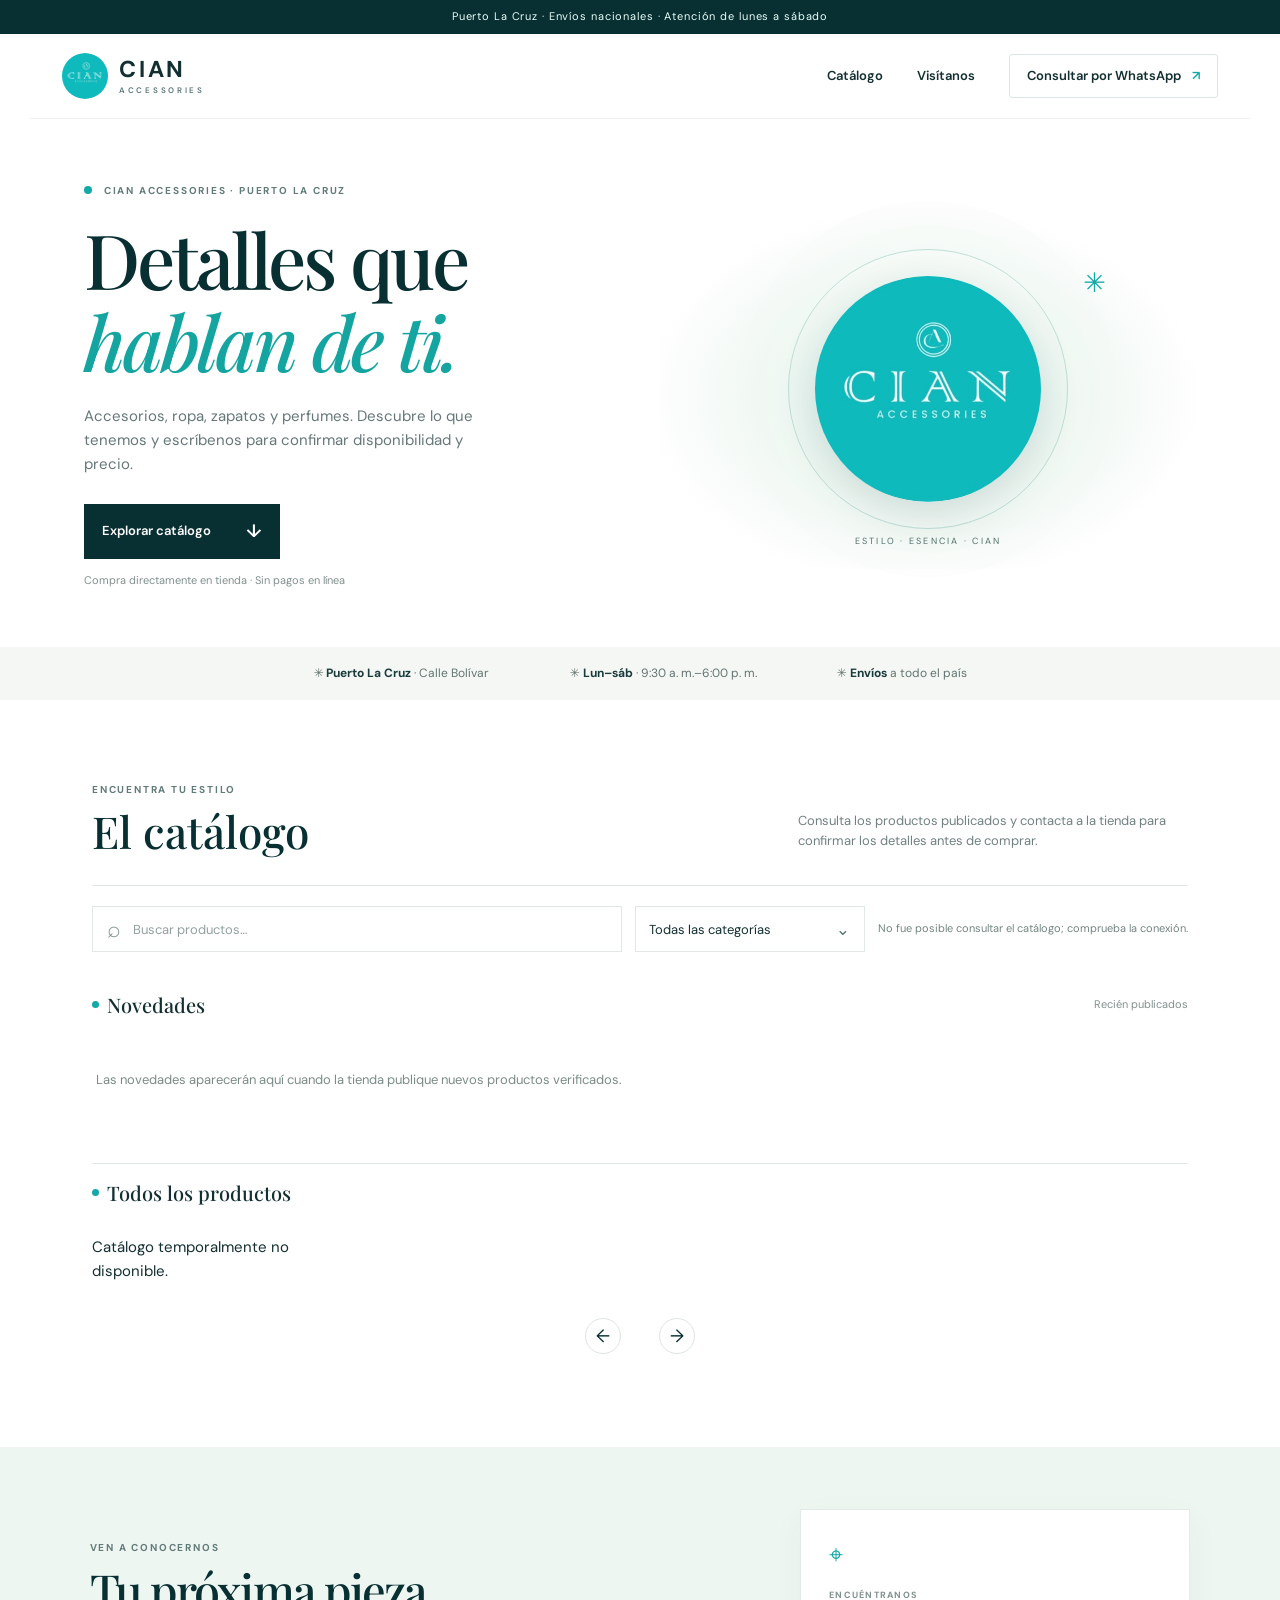
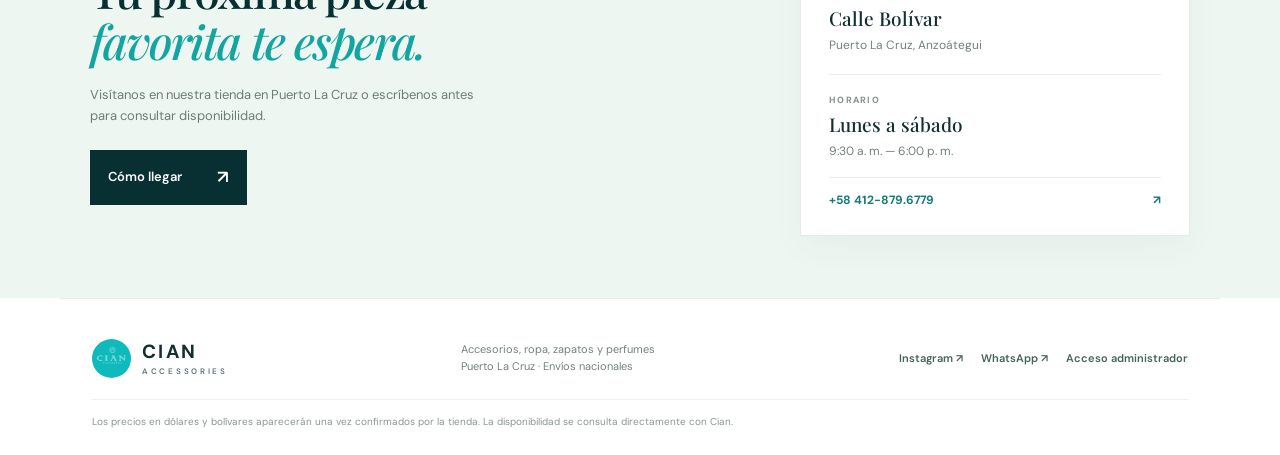
==== index.html @ 371fb2e5 "Deploy Cian Accessories storefront and catalog app Responsive public storefront and Supabase-backed " ====
<!doctype html>
<html lang="es">
<head>
<meta charset="utf-8"><meta name="viewport" content="width=device-width, initial-scale=1">
<meta name="description" content="Catálogo de Cian Accessories en Puerto La Cruz. Consulta accesorios, ropa, calzado y perfumes; pregunta por WhatsApp y visita nuestra tienda.">
<meta name="theme-color" content="#082f32"><title>Cian Accessories | Puerto La Cruz</title>
<link rel="icon" href="cian-logo.jpg"><link rel="preconnect" href="https://xosdauxjmvbfdefxpnrn.supabase.co"><link rel="stylesheet" href="catalog.css">
</head>
<body>
<div class="announcement">Puerto La Cruz · Envíos nacionales · Atención de lunes a sábado</div>
<header class="site-header"><a class="brand" href="catalog.html" aria-label="Cian Accessories, inicio"><img src="cian-logo.jpg" alt="Cian Accessories"><span>CIAN<span class="brand-sub">ACCESSORIES</span></span></a><nav><a href="#catalogo">Catálogo</a><a href="#visitanos">Visítanos</a><a class="nav-cta" href="https://wa.me/584128796779" target="_blank" rel="noopener">Consultar por WhatsApp <span>↗</span></a></nav></header>
<main>
<section class="hero"><div class="hero-copy"><p class="eyebrow"><span></span> CIAN ACCESSORIES · PUERTO LA CRUZ</p><h1>Detalles que<br><em>hablan de ti.</em></h1><p class="hero-text">Accesorios, ropa, zapatos y perfumes. Descubre lo que tenemos y escríbenos para confirmar disponibilidad y precio.</p><a class="primary-button" href="#catalogo">Explorar catálogo <span>↓</span></a><div class="hero-note">Compra directamente en tienda · Sin pagos en línea</div></div><div class="hero-art"><div class="art-disc"></div><img src="cian-logo.jpg" alt="Identidad visual de Cian Accessories" class="hero-logo"><span class="art-caption">ESTILO · ESENCIA · CIAN</span><span class="art-star">✳</span></div></section>
<div class="trust-strip"><span>✳ <b>Puerto La Cruz</b> · Calle Bolívar</span><span>✳ <b>Lun–sáb</b> · 9:30 a. m.–6:00 p. m.</span><span>✳ <b>Envíos</b> a todo el país</span></div>
<section id="catalogo" class="catalog-section"><div class="section-heading"><div><p class="eyebrow">ENCUENTRA TU ESTILO</p><h2>El catálogo</h2></div><p>Consulta los productos publicados y contacta a la tienda para confirmar los detalles antes de comprar.</p></div>
<div class="catalog-controls"><label class="searchbox"><span>⌕</span><input id="search" type="search" placeholder="Buscar productos…" autocomplete="off" aria-label="Buscar productos"></label><label class="category-wrap"><span class="sr-only">Filtrar por categoría</span><select id="category" aria-label="Filtrar por categoría"><option value="">Todas las categorías</option></select><span class="select-arrow">⌄</span></label><span id="status" role="status" aria-live="polite">Conectando con el catálogo…</span></div>
<section class="arrivals-section"><div class="subheading"><div><span class="fresh-mark"></span><h3>Novedades</h3></div><span>Recién publicados</span></div><div id="newArrivals" class="carousel"><p class="empty-note">Las novedades aparecerán aquí cuando la tienda publique nuevos productos verificados.</p></div></section>
<div class="subheading products-heading"><div><span class="fresh-mark"></span><h3>Todos los productos</h3></div><span id="resultCount"></span></div><div id="grid" class="grid" aria-live="polite"><div class="empty-state"><span>✳</span><h3>Estamos preparando el catálogo</h3><p>Los productos estarán disponibles aquí cuando la tienda confirme sus referencias, fotografías y precios actuales.</p></div></div><div class="pager"><button id="prev" aria-label="Página anterior">←</button><span id="page"></span><button id="next" aria-label="Página siguiente">→</button></div>
</section>
<section id="visitanos" class="visit-section"><div><p class="eyebrow">VEN A CONOCERNOS</p><h2>Tu próxima pieza<br><em>favorita te espera.</em></h2><p>Visítanos en nuestra tienda en Puerto La Cruz o escríbenos antes para consultar disponibilidad.</p><a class="primary-button" href="https://www.google.com/maps/search/?api=1&query=Cian+Accessories+Calle+Bolivar+Puerto+La+Cruz+Venezuela" target="_blank" rel="noopener">Cómo llegar <span>↗</span></a></div><div class="visit-card"><span class="pin">⌖</span><p>ENCUÉNTRANOS</p><h3>Calle Bolívar</h3><span>Puerto La Cruz, Anzoátegui</span><hr><p>HORARIO</p><h3>Lunes a sábado</h3><span>9:30 a. m. — 6:00 p. m.</span><a href="https://wa.me/584128796779" target="_blank" rel="noopener">+58 412-879.6779 <span>↗</span></a></div></section>
</main>
<footer><a class="brand footer-brand" href="catalog.html"><img src="cian-logo.jpg" alt=""><span>CIAN<span class="brand-sub">ACCESSORIES</span></span></a><p>Accesorios, ropa, zapatos y perfumes<br>Puerto La Cruz · Envíos nacionales</p><div class="footer-links"><a href="https://www.instagram.com/cianaccessories_/" target="_blank" rel="noopener">Instagram ↗</a><a href="https://wa.me/584128796779" target="_blank" rel="noopener">WhatsApp ↗</a><a href="admin.html">Acceso administrador</a></div><small>Los precios en dólares y bolívares aparecerán una vez confirmados por la tienda. La disponibilidad se consulta directamente con Cian.</small></footer>
<script src="config.js"></script><script src="catalog.js" defer></script>
</body></html>
---- catalog.css ----
@import url('https://fonts.googleapis.com/css2?family=DM+Sans:wght@400;500;600;700&family=Playfair+Display:ital,wght@0,500;0,600;0,700;1,500;1,600&display=swap');
:root{--ink:#132f32;--deep:#082f32;--teal:#13a9a7;--pale:#e7f3ef;--cream:#f7f6f0;--muted:#718080;--line:#e0e7e2;--white:#fff;--serif:'Playfair Display',Georgia,serif;--sans:'DM Sans',system-ui,sans-serif}*{box-sizing:border-box}html{scroll-behavior:smooth}body{margin:0;background:#fff;color:var(--ink);font:15px/1.6 var(--sans)}a{color:inherit;text-decoration:none}.announcement{height:34px;display:flex;justify-content:center;align-items:center;background:var(--deep);color:#e9fffa;font-size:11px;letter-spacing:.08em}.site-header{max-width:1220px;margin:auto;padding:19px 32px;display:flex;align-items:center;justify-content:space-between;border-bottom:1px solid #eff2ef}.brand{display:flex;align-items:center;gap:11px;font-size:23px;font-weight:700;letter-spacing:.12em;line-height:1.05}.brand img{width:46px;height:46px;object-fit:cover;border-radius:50%}.brand-sub{display:block;font-size:8px;font-weight:600;letter-spacing:.34em;margin-top:5px;color:#5c7777}.site-header nav{display:flex;align-items:center;gap:34px;font-size:13px;font-weight:600}.site-header nav>a:not(.nav-cta):hover,.footer-links a:hover{color:var(--teal)}.nav-cta{padding:11px 17px;border:1px solid #d9e6e1;border-radius:3px}.nav-cta span{color:var(--teal);margin-left:8px}.hero{max-width:1220px;margin:auto;min-height:486px;padding:54px 54px 42px;display:grid;grid-template-columns:1fr .93fr;align-items:center;overflow:hidden}.hero-copy{padding:10px 0 15px}.eyebrow{font-size:10px;letter-spacing:.18em;font-weight:700;color:#617b78;margin:0 0 19px}.hero .eyebrow span,.fresh-mark{display:inline-block;width:8px;height:8px;background:var(--teal);border-radius:50%;margin-right:8px}.hero h1,.visit-section h2{font:500 clamp(47px,6vw,76px)/1.08 var(--serif);letter-spacing:-.04em;margin:0;color:var(--deep)}.hero h1 em,.visit-section h2 em{color:#14a5a1;font-weight:500}.hero-text{max-width:405px;color:#657777;margin:22px 0 28px;font-size:15px}.primary-button{display:inline-flex;align-items:center;gap:35px;padding:13px 18px;background:var(--deep);color:white;font-weight:600;font-size:13px;transition:.2s}.primary-button:hover{background:var(--teal);transform:translateY(-2px)}.primary-button span{font-size:18px}.hero-note{font-size:11px;color:#81908d;margin-top:13px}.hero-art{height:360px;position:relative;display:flex;align-items:center;justify-content:center;background:radial-gradient(ellipse at 49% 52%,#d7efeb 0,#eff7f2 39%,#fff 73%)}.art-disc{position:absolute;width:280px;height:280px;border:1px solid #bfdfd7;border-radius:50%;box-shadow:0 0 0 24px #eff7f250,0 0 0 48px #eff7f23b}.hero-logo{width:226px;height:226px;object-fit:cover;border-radius:50%;position:relative;box-shadow:0 15px 40px #164c4524}.art-caption{position:absolute;bottom:20px;letter-spacing:.25em;font-size:9px;color:#52706b}.art-star{position:absolute;top:52px;right:90px;font-size:27px;color:var(--teal)}.trust-strip{background:#f4f7f3;display:flex;justify-content:center;gap:80px;padding:17px 20px;color:#637472;font-size:12px}.trust-strip span{white-space:nowrap}.trust-strip b{color:#193b3b}.catalog-section{max-width:1160px;margin:auto;padding:82px 32px 35px;scroll-margin-top:20px}.section-heading{display:flex;align-items:end;justify-content:space-between;margin-bottom:30px}.section-heading .eyebrow,.visit-section .eyebrow{margin-bottom:9px}.section-heading h2{font:500 44px/1.1 var(--serif);margin:0;color:var(--deep)}.section-heading>p{max-width:390px;color:var(--muted);font-size:13px;margin:0 0 3px}.catalog-controls{display:flex;align-items:center;gap:13px;border-top:1px solid var(--line);padding:20px 0 24px}.searchbox,.category-wrap{height:46px;border:1px solid #dfe8e2;display:flex;align-items:center;background:white}.searchbox{flex:1;max-width:600px;padding:0 14px;gap:10px}.searchbox>span{font-size:23px;color:#7e9891}.searchbox input{border:0;outline:0;width:100%;font:13px var(--sans);color:var(--ink)}.searchbox input::placeholder{color:#93a19e}.category-wrap{width:230px;position:relative;padding:0 13px}.category-wrap select{appearance:none;border:0;background:transparent;width:100%;height:100%;font:13px var(--sans);color:var(--ink);outline:none}.select-arrow{position:absolute;right:14px;pointer-events:none;font-size:17px;color:#5b7774}.catalog-controls #status{font-size:11px;color:#738581;margin-left:auto}.subheading{display:flex;align-items:center;justify-content:space-between;margin:15px 0 14px}.subheading>div{display:flex;align-items:center;gap:8px}.subheading h3{font:500 20px var(--serif);margin:0}.subheading>span{font-size:11px;color:#82918e}.fresh-mark{width:7px;height:7px;margin:0}.arrivals-section{padding:0 0 24px;border-bottom:1px solid var(--line)}.carousel{display:grid;grid-auto-flow:column;grid-auto-columns:minmax(200px,1fr);overflow-x:auto;gap:16px;scroll-snap-type:x mandatory;padding:2px 1px 12px}.carousel .product{scroll-snap-align:start}.grid{display:grid;grid-template-columns:repeat(4,minmax(0,1fr));gap:18px}.product{border:1px solid #e7ece8;background:#fff;min-width:0;transition:transform .2s,box-shadow .2s}.product:hover{transform:translateY(-3px);box-shadow:0 12px 30px #1b444511}.product img{display:block;width:100%;aspect-ratio:1/1;object-fit:cover;background:#eff5f1}.body{padding:15px 16px 17px;display:grid;gap:6px}.body>small{font-size:10px;text-transform:uppercase;letter-spacing:.11em;color:#62827b}.body h3{font:500 18px/1.3 var(--serif);margin:0}.body p{font-size:12px;line-height:1.5;color:#75827f;margin:2px 0 5px}.body>b{font-size:15px;color:#183d3b}.body .ves{font-weight:700;color:#176b64;margin:0}.body .ves small{font-size:10px;font-weight:400;display:block;color:#71817d}.body>span{font-size:10px;color:#788984;border-top:1px solid #eff2ef;padding-top:8px}.empty-note{padding:23px 3px;color:#7b8b87;font-size:13px}.empty-state{grid-column:1/-1;text-align:center;padding:42px 18px 48px;background:#f7faf7;border:1px solid #edf1ed}.empty-state>span{font-size:28px;color:var(--teal)}.empty-state h3{font:500 23px var(--serif);margin:7px 0;color:var(--deep)}.empty-state p{max-width:530px;margin:auto;color:#788984;font-size:13px}.pager{display:flex;align-items:center;justify-content:center;gap:19px;margin:20px 0 22px}.pager button{background:white;border:1px solid #dce5df;border-radius:50%;width:36px;height:36px;color:var(--deep);font:18px var(--sans);cursor:pointer}.pager button:disabled{opacity:.4;cursor:default}.pager span{font-size:11px;color:#71817c}.visit-section{background:#eef6f2;display:grid;grid-template-columns:1.1fr .65fr;gap:50px;align-items:center;padding:62px max(7vw,32px);margin-top:36px;scroll-margin-top:20px}.visit-section h2{font-size:47px}.visit-section>div:first-child>p:not(.eyebrow){color:#6b7d79;font-size:13px;max-width:395px;margin:19px 0 23px}.visit-card{background:white;padding:25px 28px;border:1px solid #e2ebe5;box-shadow:0 10px 32px #113e310b}.visit-card .pin{font-size:25px;color:var(--teal)}.visit-card p{font-size:9px;color:#81918e;letter-spacing:.14em;font-weight:700;margin:13px 0 3px}.visit-card h3{font:500 19px var(--serif);margin:0 0 1px}.visit-card>span:not(.pin){font-size:12px;color:#72817d}.visit-card hr{border:0;border-top:1px solid #e9eeea;margin:18px 0}.visit-card>a{display:block;border-top:1px solid #e9eeea;padding-top:13px;margin-top:15px;color:#167c77;font-size:12px;font-weight:700}.visit-card>a span{float:right}footer{max-width:1160px;padding:31px 32px 25px;margin:auto;display:grid;grid-template-columns:1fr 1fr 1fr;align-items:center;gap:12px;border-top:1px solid #e7ece8}.footer-brand{font-size:19px}.footer-brand img{width:39px;height:39px}footer>p{font-size:11px;color:#73817d}footer small{grid-column:1/-1;color:#8a9693;font-size:10px;border-top:1px solid #edf0ed;padding-top:14px}.footer-links{display:flex;justify-content:flex-end;gap:18px;flex-wrap:wrap;font-size:11px;font-weight:600;color:#45635d}.sr-only{position:absolute;width:1px;height:1px;padding:0;margin:-1px;overflow:hidden;clip:rect(0,0,0,0);white-space:nowrap;border:0}button:focus-visible,a:focus-visible,input:focus-visible,select:focus-visible{outline:3px solid #40c4b5;outline-offset:2px}
@media(max-width:800px){.hero{padding:40px 30px 32px;min-height:430px}.hero-art{height:290px}.hero-logo{width:180px;height:180px}.art-disc{width:225px;height:225px}.trust-strip{gap:22px;flex-wrap:wrap}.grid{grid-template-columns:repeat(3,minmax(0,1fr))}.visit-section{gap:28px;padding:52px 32px}.visit-section h2{font-size:39px}}
@media(max-width:600px){.announcement{font-size:9px;text-align:center;padding:0 8px;letter-spacing:.025em}.site-header{padding:13px 17px}.brand{font-size:19px;gap:8px}.brand img{width:39px;height:39px}.brand-sub{font-size:7px}.site-header nav{gap:0}.site-header nav>a:not(.nav-cta){display:none}.nav-cta{padding:9px 10px;font-size:10px}.hero{display:flex;flex-direction:column;align-items:stretch;padding:34px 22px 23px;min-height:0}.hero h1{font-size:55px}.hero-text{font-size:13px;margin:15px 0 20px}.hero-art{height:235px;margin-top:12px}.hero-logo{width:157px;height:157px}.art-disc{width:195px;height:195px}.art-star{right:13%;top:27px}.trust-strip{gap:8px;justify-content:flex-start;padding:15px 20px;flex-direction:column;font-size:11px}.catalog-section{padding:53px 18px 20px}.section-heading{display:block}.section-heading h2{font-size:39px}.section-heading>p{margin-top:11px;font-size:12px}.catalog-controls{flex-wrap:wrap;gap:9px;padding:15px 0 20px}.searchbox{max-width:none;flex-basis:100%}.category-wrap{width:100%}.catalog-controls #status{width:100%;margin:0}.subheading h3{font-size:18px}.subheading>span{font-size:9px}.grid{grid-template-columns:repeat(2,minmax(0,1fr));gap:10px}.carousel{grid-auto-columns:62%}.body{padding:11px}.body h3{font-size:16px}.body p{font-size:11px}.visit-section{grid-template-columns:1fr;gap:24px;padding:42px 20px;margin-top:24px}.visit-section h2{font-size:41px}.visit-card{padding:22px}.footer-brand{grid-column:1}.footer-brand+.footer-brand{display:none}footer{padding:25px 19px;grid-template-columns:1fr 1fr;gap:13px}footer>p{grid-column:1;grid-row:2}.footer-links{grid-column:2;grid-row:1/3;flex-direction:column;align-items:flex-end;gap:9px}footer small{font-size:9px}}
@media(prefers-reduced-motion:reduce){*{scroll-behavior:auto!important;transition:none!important}}
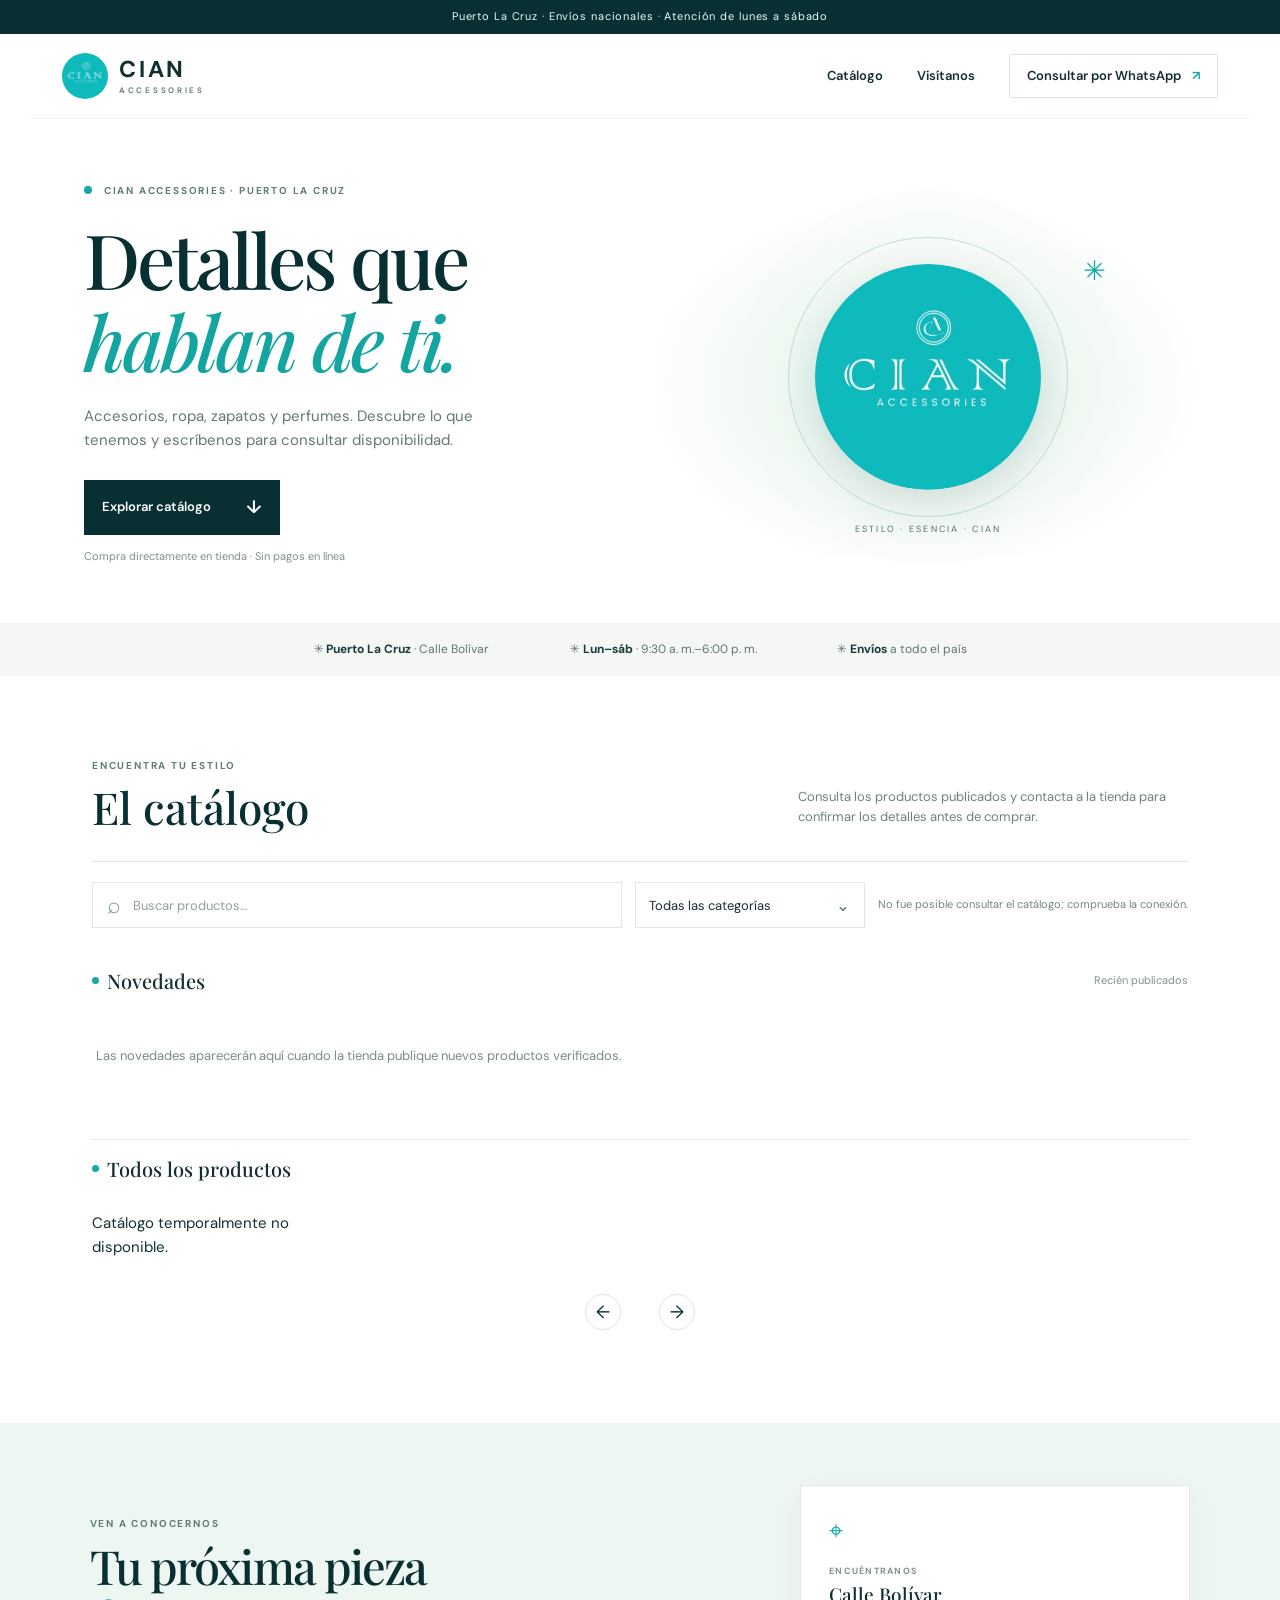
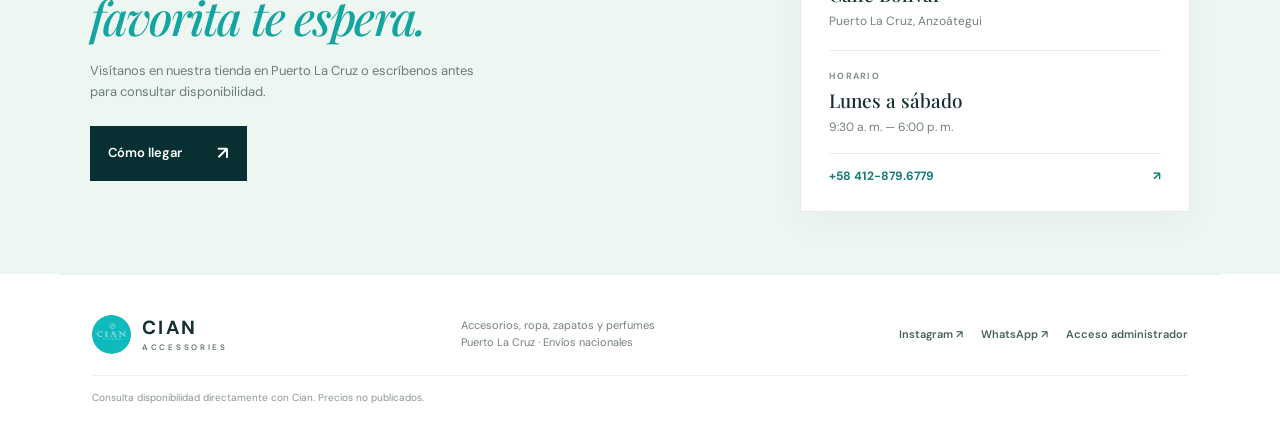
==== commit a45c6e46: "Remove unconfirmed prices from homepage Align the homepage copy with the price-free catalog policy u" ====
--- a/index.html
+++ b/index.html
@@ -10,15 +10,15 @@
 <div class="announcement">Puerto La Cruz · Envíos nacionales · Atención de lunes a sábado</div>
 <header class="site-header"><a class="brand" href="catalog.html" aria-label="Cian Accessories, inicio"><img src="cian-logo.jpg" alt="Cian Accessories"><span>CIAN<span class="brand-sub">ACCESSORIES</span></span></a><nav><a href="#catalogo">Catálogo</a><a href="#visitanos">Visítanos</a><a class="nav-cta" href="https://wa.me/584128796779" target="_blank" rel="noopener">Consultar por WhatsApp <span>↗</span></a></nav></header>
 <main>
-<section class="hero"><div class="hero-copy"><p class="eyebrow"><span></span> CIAN ACCESSORIES · PUERTO LA CRUZ</p><h1>Detalles que<br><em>hablan de ti.</em></h1><p class="hero-text">Accesorios, ropa, zapatos y perfumes. Descubre lo que tenemos y escríbenos para confirmar disponibilidad y precio.</p><a class="primary-button" href="#catalogo">Explorar catálogo <span>↓</span></a><div class="hero-note">Compra directamente en tienda · Sin pagos en línea</div></div><div class="hero-art"><div class="art-disc"></div><img src="cian-logo.jpg" alt="Identidad visual de Cian Accessories" class="hero-logo"><span class="art-caption">ESTILO · ESENCIA · CIAN</span><span class="art-star">✳</span></div></section>
+<section class="hero"><div class="hero-copy"><p class="eyebrow"><span></span> CIAN ACCESSORIES · PUERTO LA CRUZ</p><h1>Detalles que<br><em>hablan de ti.</em></h1><p class="hero-text">Accesorios, ropa, zapatos y perfumes. Descubre lo que tenemos y escríbenos para consultar disponibilidad.</p><a class="primary-button" href="#catalogo">Explorar catálogo <span>↓</span></a><div class="hero-note">Compra directamente en tienda · Sin pagos en línea</div></div><div class="hero-art"><div class="art-disc"></div><img src="cian-logo.jpg" alt="Identidad visual de Cian Accessories" class="hero-logo"><span class="art-caption">ESTILO · ESENCIA · CIAN</span><span class="art-star">✳</span></div></section>
 <div class="trust-strip"><span>✳ <b>Puerto La Cruz</b> · Calle Bolívar</span><span>✳ <b>Lun–sáb</b> · 9:30 a. m.–6:00 p. m.</span><span>✳ <b>Envíos</b> a todo el país</span></div>
 <section id="catalogo" class="catalog-section"><div class="section-heading"><div><p class="eyebrow">ENCUENTRA TU ESTILO</p><h2>El catálogo</h2></div><p>Consulta los productos publicados y contacta a la tienda para confirmar los detalles antes de comprar.</p></div>
 <div class="catalog-controls"><label class="searchbox"><span>⌕</span><input id="search" type="search" placeholder="Buscar productos…" autocomplete="off" aria-label="Buscar productos"></label><label class="category-wrap"><span class="sr-only">Filtrar por categoría</span><select id="category" aria-label="Filtrar por categoría"><option value="">Todas las categorías</option></select><span class="select-arrow">⌄</span></label><span id="status" role="status" aria-live="polite">Conectando con el catálogo…</span></div>
 <section class="arrivals-section"><div class="subheading"><div><span class="fresh-mark"></span><h3>Novedades</h3></div><span>Recién publicados</span></div><div id="newArrivals" class="carousel"><p class="empty-note">Las novedades aparecerán aquí cuando la tienda publique nuevos productos verificados.</p></div></section>
-<div class="subheading products-heading"><div><span class="fresh-mark"></span><h3>Todos los productos</h3></div><span id="resultCount"></span></div><div id="grid" class="grid" aria-live="polite"><div class="empty-state"><span>✳</span><h3>Estamos preparando el catálogo</h3><p>Los productos estarán disponibles aquí cuando la tienda confirme sus referencias, fotografías y precios actuales.</p></div></div><div class="pager"><button id="prev" aria-label="Página anterior">←</button><span id="page"></span><button id="next" aria-label="Página siguiente">→</button></div>
+<div class="subheading products-heading"><div><span class="fresh-mark"></span><h3>Todos los productos</h3></div><span id="resultCount"></span></div><div id="grid" class="grid" aria-live="polite"><div class="empty-state"><span>✳</span><h3>Estamos preparando el catálogo</h3><p>Pronto podrás descubrir los productos de Cian aquí. Consulta directamente con la tienda para conocer disponibilidad.</p></div></div><div class="pager"><button id="prev" aria-label="Página anterior">←</button><span id="page"></span><button id="next" aria-label="Página siguiente">→</button></div>
 </section>
 <section id="visitanos" class="visit-section"><div><p class="eyebrow">VEN A CONOCERNOS</p><h2>Tu próxima pieza<br><em>favorita te espera.</em></h2><p>Visítanos en nuestra tienda en Puerto La Cruz o escríbenos antes para consultar disponibilidad.</p><a class="primary-button" href="https://www.google.com/maps/search/?api=1&query=Cian+Accessories+Calle+Bolivar+Puerto+La+Cruz+Venezuela" target="_blank" rel="noopener">Cómo llegar <span>↗</span></a></div><div class="visit-card"><span class="pin">⌖</span><p>ENCUÉNTRANOS</p><h3>Calle Bolívar</h3><span>Puerto La Cruz, Anzoátegui</span><hr><p>HORARIO</p><h3>Lunes a sábado</h3><span>9:30 a. m. — 6:00 p. m.</span><a href="https://wa.me/584128796779" target="_blank" rel="noopener">+58 412-879.6779 <span>↗</span></a></div></section>
 </main>
-<footer><a class="brand footer-brand" href="catalog.html"><img src="cian-logo.jpg" alt=""><span>CIAN<span class="brand-sub">ACCESSORIES</span></span></a><p>Accesorios, ropa, zapatos y perfumes<br>Puerto La Cruz · Envíos nacionales</p><div class="footer-links"><a href="https://www.instagram.com/cianaccessories_/" target="_blank" rel="noopener">Instagram ↗</a><a href="https://wa.me/584128796779" target="_blank" rel="noopener">WhatsApp ↗</a><a href="admin.html">Acceso administrador</a></div><small>Los precios en dólares y bolívares aparecerán una vez confirmados por la tienda. La disponibilidad se consulta directamente con Cian.</small></footer>
+<footer><a class="brand footer-brand" href="catalog.html"><img src="cian-logo.jpg" alt=""><span>CIAN<span class="brand-sub">ACCESSORIES</span></span></a><p>Accesorios, ropa, zapatos y perfumes<br>Puerto La Cruz · Envíos nacionales</p><div class="footer-links"><a href="https://www.instagram.com/cianaccessories_/" target="_blank" rel="noopener">Instagram ↗</a><a href="https://wa.me/584128796779" target="_blank" rel="noopener">WhatsApp ↗</a><a href="admin.html">Acceso administrador</a></div><small>Consulta disponibilidad directamente con Cian. Precios no publicados.</small></footer>
 <script src="config.js"></script><script src="catalog.js" defer></script>
 </body></html>
--- a/catalog.css
+++ b/catalog.css
@@ -3,3 +3,5 @@
 @media(max-width:800px){.hero{padding:40px 30px 32px;min-height:430px}.hero-art{height:290px}.hero-logo{width:180px;height:180px}.art-disc{width:225px;height:225px}.trust-strip{gap:22px;flex-wrap:wrap}.grid{grid-template-columns:repeat(3,minmax(0,1fr))}.visit-section{gap:28px;padding:52px 32px}.visit-section h2{font-size:39px}}
 @media(max-width:600px){.announcement{font-size:9px;text-align:center;padding:0 8px;letter-spacing:.025em}.site-header{padding:13px 17px}.brand{font-size:19px;gap:8px}.brand img{width:39px;height:39px}.brand-sub{font-size:7px}.site-header nav{gap:0}.site-header nav>a:not(.nav-cta){display:none}.nav-cta{padding:9px 10px;font-size:10px}.hero{display:flex;flex-direction:column;align-items:stretch;padding:34px 22px 23px;min-height:0}.hero h1{font-size:55px}.hero-text{font-size:13px;margin:15px 0 20px}.hero-art{height:235px;margin-top:12px}.hero-logo{width:157px;height:157px}.art-disc{width:195px;height:195px}.art-star{right:13%;top:27px}.trust-strip{gap:8px;justify-content:flex-start;padding:15px 20px;flex-direction:column;font-size:11px}.catalog-section{padding:53px 18px 20px}.section-heading{display:block}.section-heading h2{font-size:39px}.section-heading>p{margin-top:11px;font-size:12px}.catalog-controls{flex-wrap:wrap;gap:9px;padding:15px 0 20px}.searchbox{max-width:none;flex-basis:100%}.category-wrap{width:100%}.catalog-controls #status{width:100%;margin:0}.subheading h3{font-size:18px}.subheading>span{font-size:9px}.grid{grid-template-columns:repeat(2,minmax(0,1fr));gap:10px}.carousel{grid-auto-columns:62%}.body{padding:11px}.body h3{font-size:16px}.body p{font-size:11px}.visit-section{grid-template-columns:1fr;gap:24px;padding:42px 20px;margin-top:24px}.visit-section h2{font-size:41px}.visit-card{padding:22px}.footer-brand{grid-column:1}.footer-brand+.footer-brand{display:none}footer{padding:25px 19px;grid-template-columns:1fr 1fr;gap:13px}footer>p{grid-column:1;grid-row:2}.footer-links{grid-column:2;grid-row:1/3;flex-direction:column;align-items:flex-end;gap:9px}footer small{font-size:9px}}
 @media(prefers-reduced-motion:reduce){*{scroll-behavior:auto!important;transition:none!important}}
+
+.product-placeholder{aspect-ratio:1/1;background:linear-gradient(145deg,#eff7f3,#e5f1ed);display:flex;align-items:center;justify-content:center;flex-direction:column;color:#71a8a0;gap:4px}.product-placeholder span{font-size:30px}.product-placeholder small{font-size:10px;letter-spacing:.1em;text-transform:uppercase}
